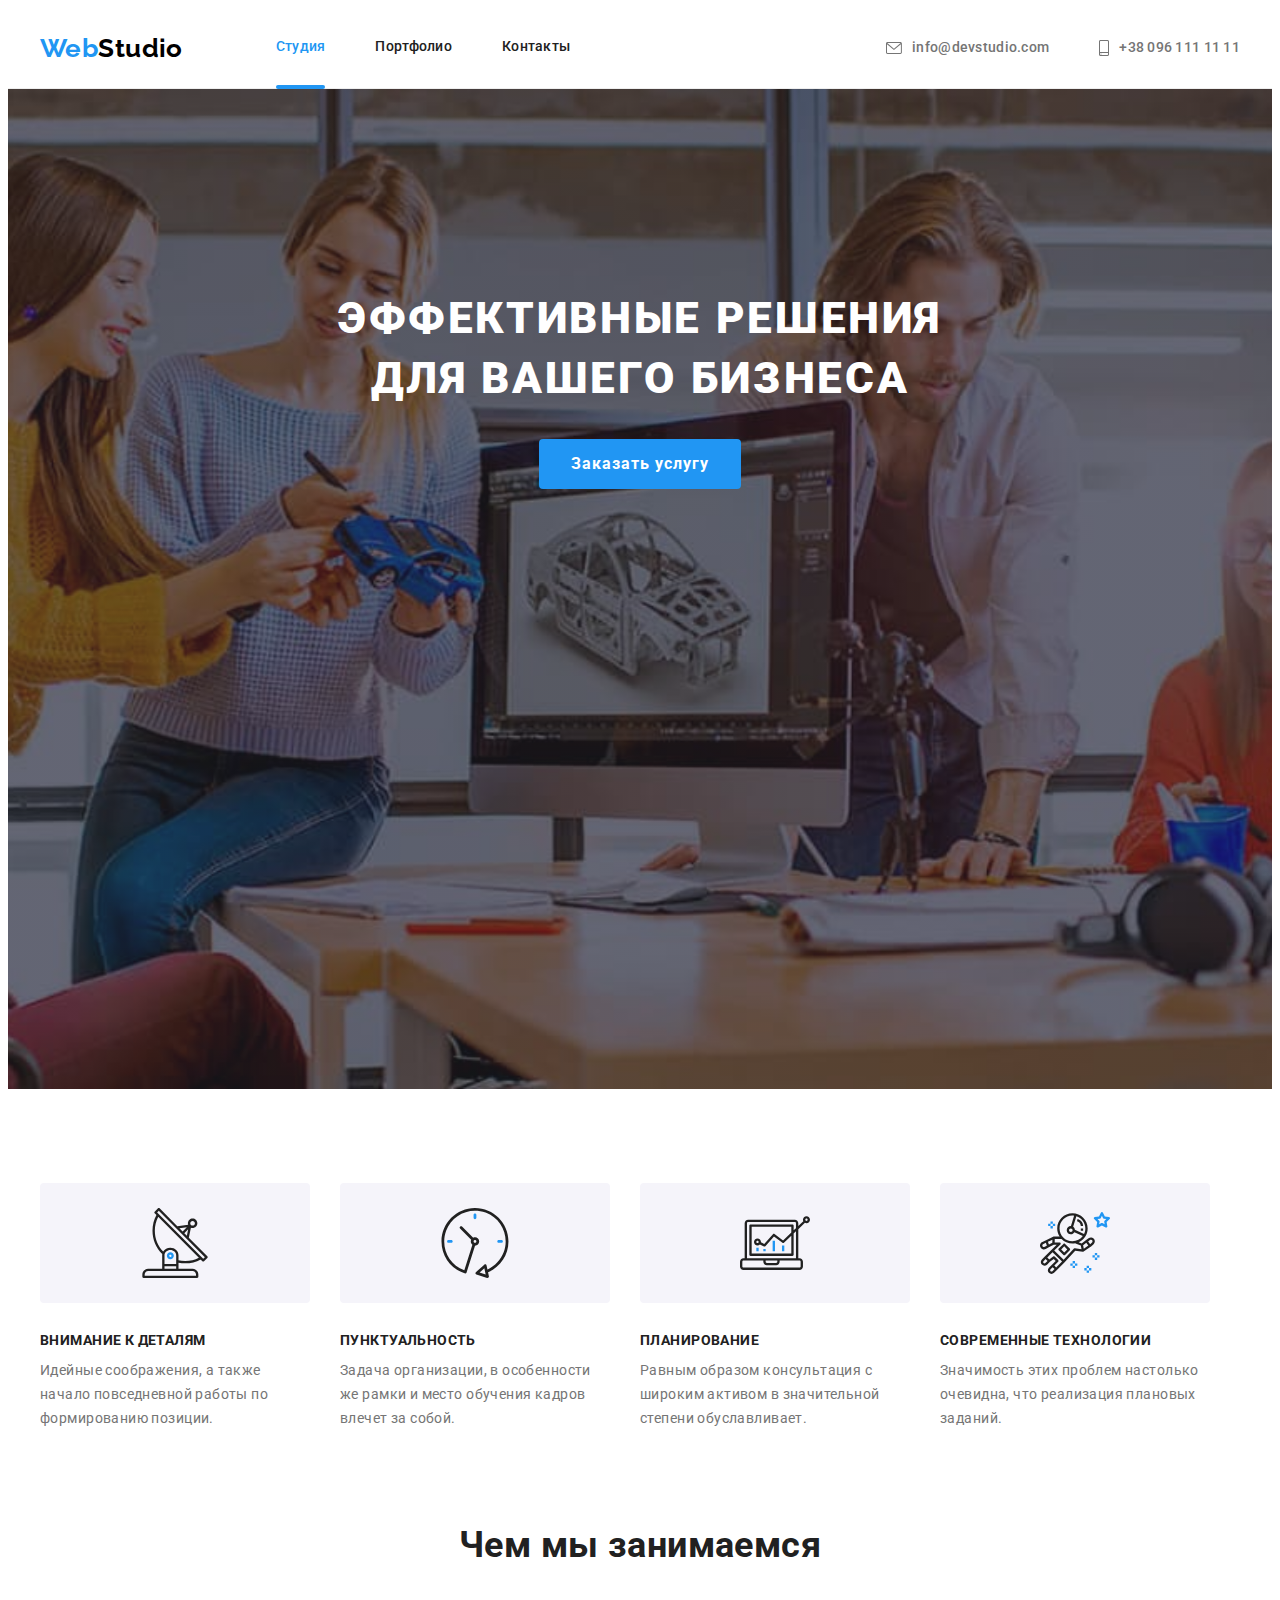
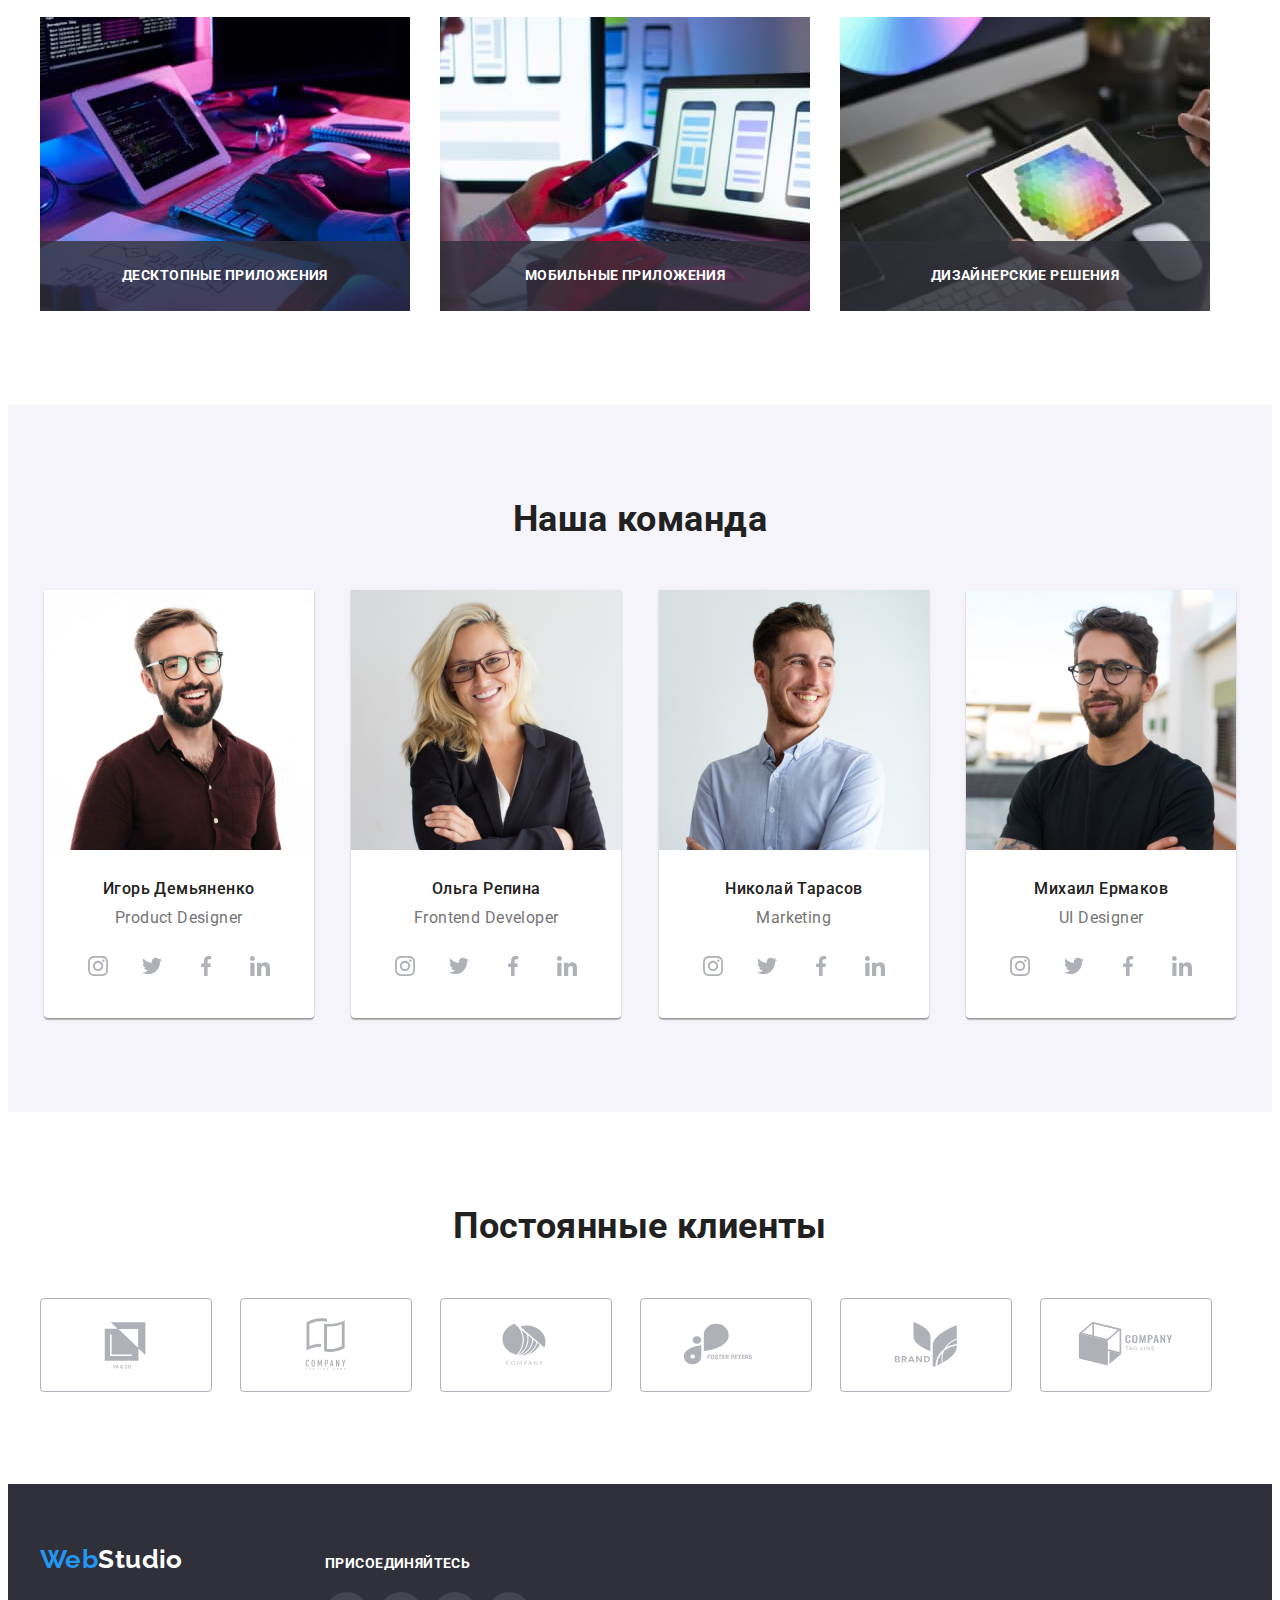
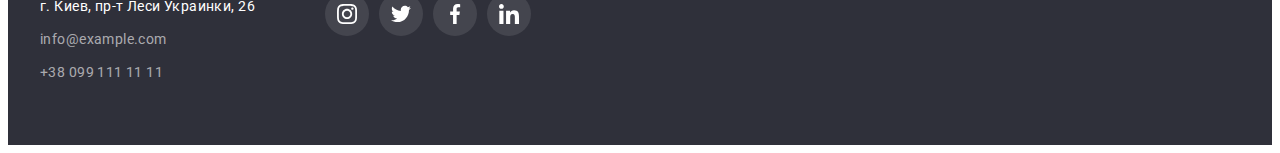
==== index.html @ c8d968b9 "add hw5" ====
<!DOCTYPE html>
<html lang="ru">
  <head>
    <meta charset="UTF-8" />
    <meta http-equiv="X-UA-Compatible" content="IE=edge" />
    <meta name="viewport" content="width=device-width, initial-scale=1.0" />
    <link rel="preconnect" href="https://fonts.googleapis.com" />
    <link rel="preconnect" href="https://fonts.gstatic.com" crossorigin />
    <link
      href="https://fonts.googleapis.com/css2?family=Raleway:wght@700&family=Roboto:wght@400;500;700;900&display=swap"
      rel="stylesheet"
    />
    <link
      rel="stylesheet"
      href="https://cdnjs.cloudflare.com/ajax/libs/modern-normalize/1.1.0/modern-normalize.min.css"
      integrity="sha512-wpPYUAdjBVSE4KJnH1VR1HeZfpl1ub8YT/NKx4PuQ5NmX2tKuGu6U/JRp5y+Y8XG2tV+wKQpNHVUX03MfMFn9Q=="
      crossorigin="anonymous"
      referrerpolicy="no-referrer"
    />
    <link rel="stylesheet" href="./css/styles.css" />
    <title>WebStudio</title>
  </head>
  <body>
    <header class="header">
      <div class="container">
        <nav class="header-nav">
          <a class="logo-header link" href=""><span class="logo-blue">Web</span>Studio</a>
          <ul class="header-list list">
            <li class="header-nav-item">
              <a class="link nav-link accent-link current" href="./index.html">Студия</a>
            </li>
            <li class="header-nav-item">
              <a class="link nav-link accent-link" href="./portfolio.html">Портфолио</a>
            </li>
            <li class="header-nav-item">
              <a class="link nav-link accent-link" href="">Контакты</a>
            </li>
          </ul>
        </nav>
        <ul class="header-list list">
          <li class="header-item">
            <a class="link nav-contacts accent-link" href="mailto:info@devstudio.com"
              ><svg class="header-item-icon" width="16" height="12">
                <use href="./images/icons.svg#icon-mail"></use>
              </svg>
              info@devstudio.com</a
            >
          </li>
          <li class="header-item">
            <a class="link nav-contacts accent-link" href="tel:+380961111111"
              ><svg class="header-item-icon" width="10" height="16">
                <use href="./images/icons.svg#icon-tel"></use>
              </svg>
              +38 096 111 11 11</a
            >
          </li>
        </ul>
      </div>
    </header>
    <main>
      <!-- герой -->
      <section class="hero">
        <div class="container">
          <h1 class="hero-title">Эффективные решения<br />для вашего бизнеса</h1>
          <button type="button" class="btn-order" data-modal-open>Заказать услугу</button>
        </div>
      </section>

      <!-- преимущества -->
      <section class="benefits">
        <div class="container">
          <h2 class="visually-hidden">Преимущества</h2>
          <ul class="benefits-list list">
            <li class="benefits-item">
              <div class="benefits-item-plate">
                <svg class="benefits-item-icon" width="70" height="70">
                  <use href="./images/icons.svg#icon-antenna"></use>
                </svg>
              </div>
              <h3 class="benefits-title">Внимание к деталям</h3>
              <p class="benefits-text">
                Идейные соображения, а также начало повседневной работы по формированию позиции.
              </p>
            </li>
            <li class="benefits-item">
              <div class="benefits-item-plate">
                <svg class="benefits-item-icon" width="70" height="70">
                  <use href="./images/icons.svg#icon-clock"></use>
                </svg>
              </div>
              <h3 class="benefits-title">Пунктуальность</h3>
              <p class="benefits-text">
                Задача организации, в особенности же рамки и место обучения кадров влечет за собой.
              </p>
            </li>
            <li class="benefits-item">
              <div class="benefits-item-plate">
                <svg class="benefits-item-icon" width="70" height="70">
                  <use href="./images/icons.svg#icon-diagram"></use>
                </svg>
              </div>
              <h3 class="benefits-title">Планирование</h3>
              <p class="benefits-text">
                Равным образом консультация с широким активом в значительной степени обуславливает.
              </p>
            </li>
            <li class="benefits-item">
              <div class="benefits-item-plate">
                <svg class="benefits-item-icon" width="70" height="70">
                  <use href="./images/icons.svg#icon-astronaut"></use>
                </svg>
              </div>
              <h3 class="benefits-title">Современные технологии</h3>
              <p class="benefits-text">
                Значимость этих проблем настолько очевидна, что реализация плановых заданий.
              </p>
            </li>
          </ul>
        </div>
      </section>
      <!-- Чем мы занимаемся -->
      <section class="services">
        <div class="container">
          <h2 class="services-title title">Чем мы занимаемся</h2>
          <ul class="services-list list">
            <li class="services-item">
              <img src="./images/1.jpg" alt="работа с планшетом и клавиатурой" width="370" />
              <p class="services-item-text">Десктопные приложения</p>
            </li>
            <li class="services-item">
              <img src="./images/2.jpg" alt="ноутбук и смартфон в руке" width="370" />
              <p class="services-item-text">Мобильные приложения</p>
            </li>
            <li class="services-item">
              <img src="./images/3.jpg" alt="таблица на экране планшета" width="370" />
              <p class="services-item-text">Дизайнерские решения</p>
            </li>
          </ul>
        </div>
      </section>
      <!-- Наша команда -->
      <section class="team">
        <div class="container">
          <h2 class="team-title title">Наша команда</h2>
          <ul class="team-list list">
            <li class="card">
              <img src="./images/4.jpg" alt="Игорь Демьяненко" width="270" />
              <div class="team-text">
                <h3 class="team-name">Игорь Демьяненко</h3>
                <p class="team-position">Product Designer</p>
                <ul class="list team-social-list">
                  <li class="link team-social-item">
                    <a href="" class="team-social-link">
                      <svg class="team-social-icon" width="20" height="20">
                        <use href="./images/icons.svg#icon-instagram"></use>
                      </svg>
                    </a>
                  </li>
                  <li class="link team-social-item">
                    <a href="" class="team-social-link">
                      <svg class="team-social-icon" width="20" height="20">
                        <use href="./images/icons.svg#icon-twitter"></use>
                      </svg>
                    </a>
                  </li>
                  <li class="link team-social-item">
                    <a href="" class="team-social-link">
                      <svg class="team-social-icon" width="20" height="20">
                        <use href="./images/icons.svg#icon-facebook"></use>
                      </svg>
                    </a>
                  </li>
                  <li class="link team-social-item">
                    <a href="" class="team-social-link">
                      <svg class="team-social-icon" width="20" height="20">
                        <use href="./images/icons.svg#icon-linkedin"></use>
                      </svg>
                    </a>
                  </li>
                </ul>
              </div>
            </li>
            <li class="card">
              <img src="./images/5.jpg" alt="Ольга Репина" width="270" />
              <div class="team-text">
                <h3 class="team-name">Ольга Репина</h3>
                <p class="team-position">Frontend Developer</p>
                <ul class="list team-social-list">
                  <li class="link team-social-item">
                    <a href="" class="team-social-link">
                      <svg class="team-social-icon" width="20" height="20">
                        <use href="./images/icons.svg#icon-instagram"></use>
                      </svg>
                    </a>
                  </li>
                  <li class="link team-social-item">
                    <a href="" class="team-social-link">
                      <svg class="team-social-icon" width="20" height="20">
                        <use href="./images/icons.svg#icon-twitter"></use>
                      </svg>
                    </a>
                  </li>
                  <li class="link team-social-item">
                    <a href="" class="team-social-link">
                      <svg class="team-social-icon" width="20" height="20">
                        <use href="./images/icons.svg#icon-facebook"></use>
                      </svg>
                    </a>
                  </li>
                  <li class="link team-social-item">
                    <a href="" class="team-social-link">
                      <svg class="team-social-icon" width="20" height="20">
                        <use href="./images/icons.svg#icon-linkedin"></use>
                      </svg>
                    </a>
                  </li>
                </ul>
              </div>
            </li>
            <li class="card">
              <img src="./images/6.jpg" alt="Николай Тарасов" width="270" />
              <div class="team-text">
                <h3 class="team-name">Николай Тарасов</h3>
                <p class="team-position">Marketing</p>
                <ul class="list team-social-list">
                  <li class="link team-social-item">
                    <a href="" class="team-social-link">
                      <svg class="team-social-icon" width="20" height="20">
                        <use href="./images/icons.svg#icon-instagram"></use>
                      </svg>
                    </a>
                  </li>
                  <li class="link team-social-item">
                    <a href="" class="team-social-link">
                      <svg class="team-social-icon" width="20" height="20">
                        <use href="./images/icons.svg#icon-twitter"></use>
                      </svg>
                    </a>
                  </li>
                  <li class="link team-social-item">
                    <a href="" class="team-social-link">
                      <svg class="team-social-icon" width="20" height="20">
                        <use href="./images/icons.svg#icon-facebook"></use>
                      </svg>
                    </a>
                  </li>
                  <li class="link team-social-item">
                    <a href="" class="team-social-link">
                      <svg class="team-social-icon" width="20" height="20">
                        <use href="./images/icons.svg#icon-linkedin"></use>
                      </svg>
                    </a>
                  </li>
                </ul>
              </div>
            </li>
            <li class="card">
              <img src="./images/7.jpg" alt="Михаил Ермаков" width="270" />
              <div class="team-text">
                <h3 class="team-name">Михаил Ермаков</h3>
                <p class="team-position">UI Designer</p>
                <ul class="list team-social-list">
                  <li class="link team-social-item">
                    <a href="" class="team-social-link">
                      <svg class="team-social-icon" width="20" height="20">
                        <use href="./images/icons.svg#icon-instagram"></use>
                      </svg>
                    </a>
                  </li>
                  <li class="link team-social-item">
                    <a href="" class="team-social-link">
                      <svg class="team-social-icon" width="20" height="20">
                        <use href="./images/icons.svg#icon-twitter"></use>
                      </svg>
                    </a>
                  </li>
                  <li class="link team-social-item">
                    <a href="" class="team-social-link">
                      <svg class="team-social-icon" width="20" height="20">
                        <use href="./images/icons.svg#icon-facebook"></use>
                      </svg>
                    </a>
                  </li>
                  <li class="link team-social-item">
                    <a href="" class="team-social-link">
                      <svg class="team-social-icon" width="20" height="20">
                        <use href="./images/icons.svg#icon-linkedin"></use>
                      </svg>
                    </a>
                  </li>
                </ul>
              </div>
            </li>
          </ul>
        </div>
      </section>
      <section class="clients">
        <div class="container">
          <h2 class="title">Постоянные клиенты</h2>
          <ul class="list clients-list">
            <li class="clients-item">
              <a href="" class="link clients-link">
                <svg class="clients-icon" width="106" height="60">
                  <use href="./images/icons.svg#icon-client1"></use>
                </svg>
              </a>
            </li>
            <li class="clients-item">
              <a href="" class="link clients-link">
                <svg class="clients-icon" width="106" height="60">
                  <use href="./images/icons.svg#icon-client2"></use>
                </svg>
              </a>
            </li>
            <li class="clients-item">
              <a href="" class="link clients-link">
                <svg class="clients-icon" width="106" height="60">
                  <use href="./images/icons.svg#icon-client3"></use>
                </svg>
              </a>
            </li>
            <li class="clients-item">
              <a href="" class="link clients-link">
                <svg class="clients-icon" width="106" height="60">
                  <use href="./images/icons.svg#icon-client4"></use>
                </svg>
              </a>
            </li>
            <li class="clients-item">
              <a href="" class="link clients-link">
                <svg class="clients-icon" width="106" height="60">
                  <use href="./images/icons.svg#icon-client5"></use>
                </svg>
              </a>
            </li>
            <li class="clients-item">
              <a href="" class="link clients-link">
                <svg class="clients-icon" width="106" height="60">
                  <use href="./images/icons.svg#icon-client6"></use>
                </svg>
              </a>
            </li>
          </ul>
        </div>
      </section>
    </main>
    <footer class="footer">
      <div class="container">
        <div class="footer-contacts">
          <a class="logo-footer link" href=""><span class="logo-blue">Web</span>Studio</a>
          <address class="contacts-address">
            <ul class="list">
              <li class="contacts-item">
                <a
                  class="address-text link accent-link"
                  href="https://goo.gl/maps/NeGJWpVzxQ52QUaZA"
                  target="_blank"
                  rel="noopener nofollow noreferrer"
                  >г. Киев, пр-т Леси Украинки, 26</a
                >
              </li>
              <li class="contacts-item">
                <a class="address-link link accent-link" href="mailto:info@example.com"
                  >info@example.com</a
                >
              </li>
              <li class="contacts-item">
                <a class="address-link link accent-link" href="tel:+380991111111"
                  >+38 099 111 11 11</a
                >
              </li>
            </ul>
          </address>
        </div>
        <div class="footer-socials">
          <p class="call-footer-socials">присоединяйтесь</p>
          <ul class="list footer-social-list">
            <li class="link footer-social-item">
              <a href="" class="footer-social-link">
                <svg class="footer-social-icon" width="20" height="20">
                  <use href="./images/icons.svg#icon-instagram"></use>
                </svg>
              </a>
            </li>
            <li class="link footer-social-item">
              <a href="" class="footer-social-link">
                <svg class="footer-social-icon" width="20" height="20">
                  <use href="./images/icons.svg#icon-twitter"></use>
                </svg>
              </a>
            </li>
            <li class="link footer-social-item">
              <a href="" class="footer-social-link">
                <svg class="footer-social-icon" width="20" height="20">
                  <use href="./images/icons.svg#icon-facebook"></use>
                </svg>
              </a>
            </li>
            <li class="link footer-social-item">
              <a href="" class="footer-social-link">
                <svg class="footer-social-icon" width="20" height="20">
                  <use href="./images/icons.svg#icon-linkedin"></use>
                </svg>
              </a>
            </li>
          </ul>
        </div>
      </div>
    </footer>
    <div class="backdrop is-hidden" data-modal>
      <div class="modal">
        <button type="button" class="btn-modal-close" data-modal-close>
          <svg class="modal-close" width="11" height="11">
            <use href="./images/icons.svg#icon-modal-close"></use>
          </svg>
        </button>
      </div>
    </div>
    <script src="./js/modal.js"></script>
  </body>
</html>
---- css/styles.css ----
:root {
  --accent-color: #2196f3;
  --black-color: #212121;
  --superblack-color: #000000;
  --opacityblack-color: rgba(255, 255, 255, 0.6);
  --white-color: #ffffff;
  --grey-color: #757575;
  --lightgrey-color: #eeeeee;
  --grey-bg-color: #2f303a;
  --light-bg-color: #f5f4fa;
  --light-bg-color-hero: #c4c4c4;
  --btngrey-color: #f5f4fa;
  --backdrop-color: rgba(0, 0, 0, 0.2);
  --card-bg-color: rgba(33, 150, 243, 0.9);
  --cubic: cubic-bezier(0.4, 0, 0.2, 1);
}

h1,
h2,
h3,
h4,
h5,
h6,
p {
  margin: 0;
}

img {
  display: block;
}

.container {
  width: 1200px;
  margin: 0 auto;
  padding-left: 15px;
  padding-right: 15px;
  /* outline: 1px solid red; */
}

body {
  font-family: 'Roboto', sans-serif;
  color: var(--black-color);
  background-color: var(--white-color);
  font-size: 14px;
  letter-spacing: 0.03em;
}

.link {
  text-decoration: none;
}
.list {
  list-style: none;
  padding-left: 0;
  margin: 0;
}

.title {
  font-weight: 700;
  font-size: 36px;
  line-height: 1.16;
  text-align: center;
}

.visually-hidden {
  position: absolute;
  white-space: nowrap;
  width: 1px;
  height: 1px;
  overflow: hidden;
  border: 0;
  padding: 0;
  clip: rect(0 0 0 0);
  clip-path: inset(50%);
  margin: -1px;
}

/* ---------HEADER----------- */

.header {
  border-bottom: 1px solid var(--lightgrey-color);
}

.header .container {
  display: flex;
}

.header .container > * {
  align-items: center;
}

.header-nav {
  display: flex;
}

.header-list {
  display: flex;
  margin-left: auto;
}

.logo-header {
  font-family: 'Raleway';
  font-weight: 700;
  font-size: 26px;
  line-height: 1.19;
  color: var(--superblack-color);
  margin-right: 93px;
}

.logo-blue {
  color: var(--accent-color);
}

.nav-item {
  font-weight: 500;
  line-height: 16px;
  letter-spacing: 0.02em;
  color: var(--black-color);
}

.header-nav-item:not(:last-child) {
  margin-right: 50px;
}

.nav-link {
  font-weight: 500;
  line-height: 1.14;
  letter-spacing: 0.02em;
  color: var(--black-color);
  padding-top: 32px;
  padding-bottom: 32px;
}

.nav-contacts {
  font-weight: 500;
  line-height: 1.14;
  letter-spacing: 0.02em;
  color: var(--grey-color);
  padding-top: 32px;
  padding-bottom: 32px;
  display: flex;
  align-items: center;
}

.nav-link.current {
  color: var(--accent-color);
}

.header-item + .header-item {
  margin-left: 50px;
}

.current::after {
  position: relative;
  bottom: -31px;
  right: 0;
  display: block;
  content: '';
  width: 100%;
  height: 4px;
  border-radius: 2px;
  background-color: var(--accent-color);
}

.header-item-icon {
  margin-right: 10px;
  fill: currentColor;
}

.accent-link {
  transition: color 250ms var(--cubic);
}

.accent-link:hover,
.accent-link:focus {
  color: var(--accent-color);
}

/* ------HERO-------- */

.hero {
  background-color: var(--light-bg-color-hero);
  background-image: linear-gradient(rgba(47, 48, 58, 0.4), rgba(47, 48, 58, 0.4)),
    url(../images/hero-bg.jpg);
  background-repeat: no-repeat;
  background-size: cover;
  background-position: center;
  max-width: 1600px;
  height: 600px;
  padding-top: 200px;
  padding-bottom: 200px;
  margin: 0 auto;
}

.hero-title {
  font-weight: 900;
  font-size: 44px;
  line-height: 1.36;
  text-align: center;
  letter-spacing: 0.06em;
  text-transform: uppercase;
  color: var(--white-color);
  margin-bottom: 30px;
}

.btn-order {
  cursor: pointer;
  font-family: inherit;
  font-weight: 700;
  font-size: 16px;
  line-height: 1.88;
  align-items: center;
  text-align: center;
  letter-spacing: 0.06em;
  color: var(--white-color);
  background-color: var(--accent-color);
  display: block;
  margin: 0 auto;
  padding: 10px 32px;
  border-radius: 4px;
  border: none;
  transition: background-color 250ms var(--cubic);
}

.btn-order:hover,
.btn-order:focus {
  background-color: #188ce8;
}

/* ------BENEFITS-------- */

.benefits {
  padding-top: 94px;
  padding-bottom: 94px;
}

.benefits-item {
  width: 270px;
  /* height: 101px; */
}

.benefits-item-plate {
  width: 270px;
  height: 120px;
  background-color: var(--light-bg-color);
  border-radius: 4px;
  margin-bottom: 30px;
  display: flex;
  align-items: center;
  justify-content: center;
}

.benefits-item:not(:first-child) {
  margin-left: 30px;
}

.benefits-list {
  display: flex;
}

.benefits-title {
  line-height: 1.14;
  font-size: 14px;
  text-transform: uppercase;
  margin-bottom: 10px;
}

.benefits-text {
  line-height: 1.71;
  color: var(--grey-color);
}

/* ---------SERVICES---------- */

.services {
  padding-bottom: 94px;
}

.services-list {
  display: flex;
}

.services-title {
  margin-bottom: 50px;
}

.services-item:not(:first-child) {
  margin-left: 30px;
}

.services-item {
  position: relative;
}

.services-item-text {
  width: 100%;
  height: 70px;
  display: flex;
  align-items: center;
  justify-content: center;
  /* padding-top: 27px;
  padding-bottom: 27px; */
  font-weight: 700;
  line-height: 1.14;
  text-align: center;
  letter-spacing: 0.03em;
  text-transform: uppercase;

  color: #ffffff;

  position: absolute;
  background-color: rgba(47, 48, 58, 0.8);
  left: 0;
  bottom: 0;
}

/* -----------TEAM------------ */

.team {
  background-color: var(--light-bg-color);
  padding-top: 94px;
  padding-bottom: 94px;
}

.team-list {
  display: flex;
  justify-content: space-around;
}

.team-title {
  margin-bottom: 50px;
}

.card {
  background-color: var(--white-color);
  width: 270px;
  box-shadow: 0px 1px 3px rgba(0, 0, 0, 0.12), 0px 1px 1px rgba(0, 0, 0, 0.14),
    0px 2px 1px rgba(0, 0, 0, 0.2);
  border-radius: 0px 0px 4px 4px;
}

.card:not(:first-child) {
  margin-left: 30px;
}

.team-text {
  padding-top: 30px;
  padding-bottom: 30px;
}

.team-name {
  font-weight: 500;
  font-size: 16px;
  line-height: 1.18;
  text-align: center;
  margin-bottom: 10px;
}

.team-position {
  font-size: 16px;
  line-height: 1.18;
  text-align: center;
  color: var(--grey-color);
  margin-bottom: 16px;
}

.team-social-list {
  display: flex;
  justify-content: center;
}

.team-social-item {
  width: 44px;
  height: 44px;
}

.team-social-item:not(:first-child) {
  margin-left: 10px;
}

.team-social-link {
  width: 100%;
  height: 100%;
  border-radius: 50%;
  display: flex;
  justify-content: center;
  align-items: center;
  fill: #afb1b8;
  background-color: transparent;
  transition: fill 250ms var(--cubic), background-color 250ms var(--cubic);
}

.team-social-link:hover,
.team-social-link:focus {
  background-color: var(--accent-color);
  fill: var(--white-color);
}

/* ----------CLIENTS------------ */

.clients-list {
  display: flex;
  margin-top: 50px;
}

.clients-item {
  width: 170px;
  height: 92px;
}

.clients-item:not(:first-child) {
  margin-left: 30px;
}

.clients-link {
  display: flex;
  align-items: center;
  justify-content: center;
  width: 100%;
  height: 100%;
  border: 1px solid #afb1b8;
  border-radius: 4px;
  color: #afb1b8;
  transition: color 250ms var(--cubic), border-color 250ms var(--cubic);
}

.clients-icon {
  fill: currentColor;
}

.clients-link:hover,
.clients-link:focus {
  color: var(--accent-color);
  border-color: var(--accent-color);
}

.clients {
  padding-top: 94px;
  padding-bottom: 94px;
}

/* ------PORTFOLIO-PAGE--------- */
/* ------CATALOG-FILTER-------- */

.btn-filter {
  cursor: pointer;
  font-family: inherit;
  font-weight: 500;
  font-size: 16px;
  line-height: 1.62;
  letter-spacing: 0.03em;
  text-align: center;
  color: var(--black-color);
  background-color: var(--btngrey-color);
  padding: 6px 22px;
  border: none;
  border-radius: 4px;
  transition: color 250ms var(--cubic), background-color 250ms var(--cubic),
    box-shadow 250ms var(--cubic);
}

.filter-item:not(:first-child) {
  margin-left: 8px;
}

.btn-filter:hover,
.btn-filter:focus {
  color: var(--white-color);
  background-color: var(--accent-color);
  box-shadow: 0px 3px 1px rgba(0, 0, 0, 0.1), 0px 1px 2px rgba(0, 0, 0, 0.08),
    0px 2px 2px rgba(0, 0, 0, 0.12);
}

/* ----------CATALOG------------ */

.catalog {
  padding-top: 94px;
  padding-bottom: 94px;
}

.catalog-filter {
  margin-bottom: 50px;
  display: flex;
  justify-content: center;
}

.catalog-list {
  display: flex;
  flex-wrap: wrap;
  margin-top: -30px;
  margin-left: -30px;
}

.catalog-item {
  margin-left: 30px;
  margin-top: 30px;
}

.catalog-item-link {
  display: block;
  transition: box-shadow 250ms var(--cubic);
}

.catalog-item-link:hover,
.catalog-item-link:focus {
  box-shadow: 0px 1px 1px rgba(0, 0, 0, 0.12), 0px 4px 4px rgba(0, 0, 0, 0.06),
    1px 4px 6px rgba(0, 0, 0, 0.16);
}

.catalog-item-link:hover .catalog-item-hiddentext {
  transform: translateY(0);
}

.catalog-item-link:focus .catalog-item-hiddentext {
  transform: translateY(0);
}

.catalog-img-box {
  /* display: block;
  width: 100%;
  height: 100%; */
  position: relative;
  overflow: hidden;
}

.catalog-item-hiddentext {
  position: absolute;
  top: 0;

  font-size: 18px;
  line-height: 1.56;
  padding: 63px 24px;
  letter-spacing: 0.03em;
  color: var(--white-color);
  background-color: var(--card-bg-color);

  transform: translateY(100%);
  transition: transform 250ms var(--cubic);
}

.catalog-content {
  padding-top: 20px;
  padding-bottom: 20px;
  padding-left: 24px;
  padding-right: 24px;
  border: 1px solid var(--lightgrey-color);
  border-top: none;
}

.catalog-title {
  font-weight: 700;
  font-size: 18px;
  line-height: 2;
  letter-spacing: 0.06em;
  color: var(--black-color);
  /* margin-top: 20px; */
  margin-bottom: 4px;
}

.catalog-text {
  font-size: 16px;
  line-height: 1.88;
  letter-spacing: 0.03em;
  color: var(--grey-color);
}

/* ------FOOTER-------- */

.footer {
  background-color: var(--grey-bg-color);
  padding-top: 60px;
  padding-bottom: 60px;
}

.footer .container {
  display: flex;
  align-items: baseline;
}

.logo-footer {
  font-family: 'Raleway';
  font-weight: 700;
  font-size: 26px;
  line-height: 1.19;
  color: var(--white-color);
  display: block;
  margin-bottom: 20px;
}

.contacts-item:not(:last-child) {
  margin-bottom: 9px;
}

.contacts-address {
  font-style: normal;
}

.address-text {
  line-height: 1.71;
  color: var(--white-color);
}

.address-link {
  line-height: 1.71;
  color: var(--opacityblack-color);
}

.footer-socials {
  margin-left: 70px;
}

.call-footer-socials {
  font-family: 'Roboto';
  font-weight: 700;
  line-height: 1.14;
  text-transform: uppercase;
  color: var(--white-color);
}

.footer-social-list {
  display: flex;
  align-items: center;
  justify-content: center;
  margin-top: 20px;
}

.footer-social-item {
  width: 44px;
  height: 44px;
}

.footer-social-item:not(:first-child) {
  margin-left: 10px;
}

.footer-social-link {
  display: flex;
  justify-content: center;
  align-items: center;
  width: 100%;
  height: 100%;
  border-radius: 50%;
  background-color: rgba(255, 255, 255, 0.1);
  fill: var(--white-color);
  transition: background-color 250ms var(--cubic);
}

.footer-social-link:hover,
.footer-social-link:focus {
  background-color: var(--accent-color);
}

.backdrop {
  width: 100%;
  height: 100%;
  background-color: var(--backdrop-color);
  position: fixed;
  left: 0;
  top: 0;
  transition: opacity 250ms, visibility 250ms;
}

.is-hidden {
  visibility: hidden;
  opacity: 0;
  pointer-events: none;
}

.backdrop.is-hidden .modal {
  transform: translate(-50%, -50%) scale(1.2);
}

.modal {
  width: 528px;
  height: 581px;
  background-color: var(--white-color);
  border-radius: 4px;

  position: absolute;
  top: 50%;
  left: 50%;
  transform: translate(-50%, -50%) scale(1);
  transition: transform 250ms;
}

.btn-modal-close {
  display: flex;
  justify-content: center;
  align-items: center;
  cursor: pointer;

  width: 30px;
  height: 30px;
  border: 1px solid rgba(0, 0, 0, 0.1);
  background-color: transparent;
  border-radius: 50%;

  position: absolute;
  top: 8px;
  right: 8px;
}
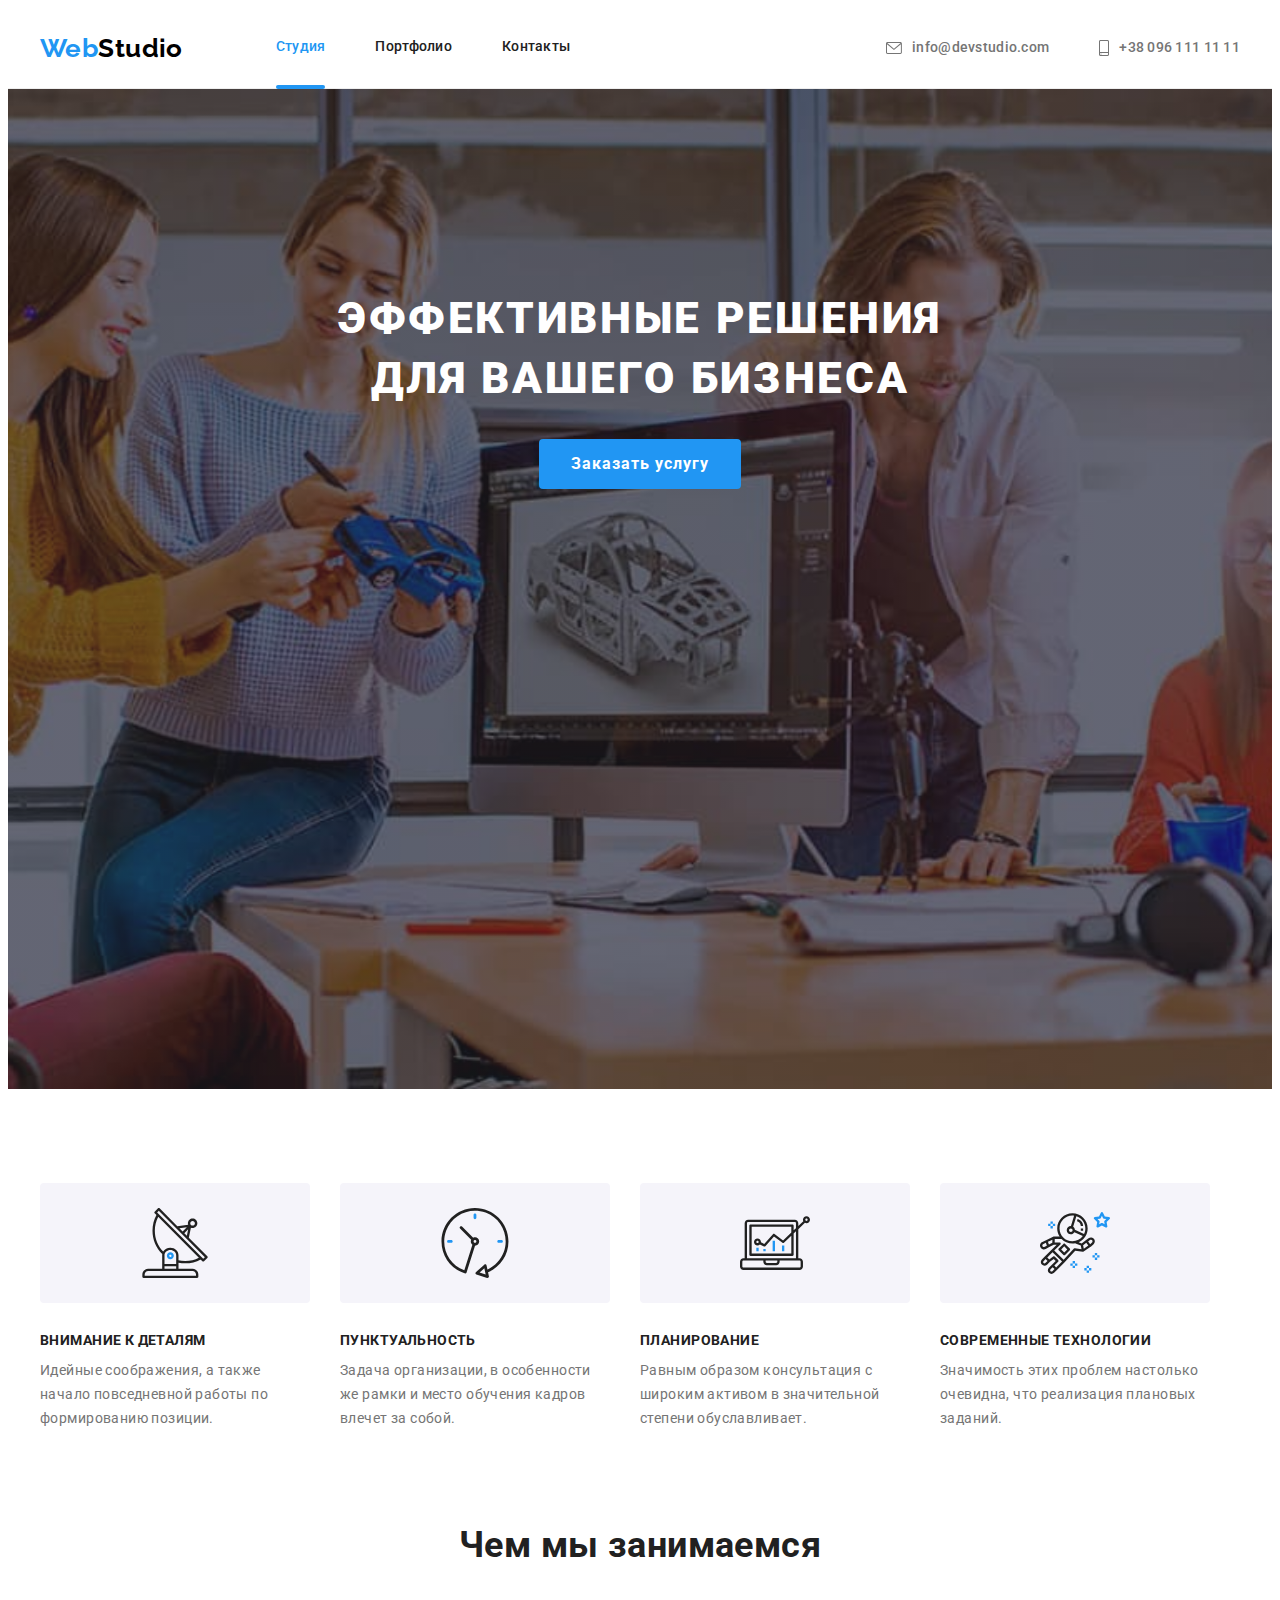
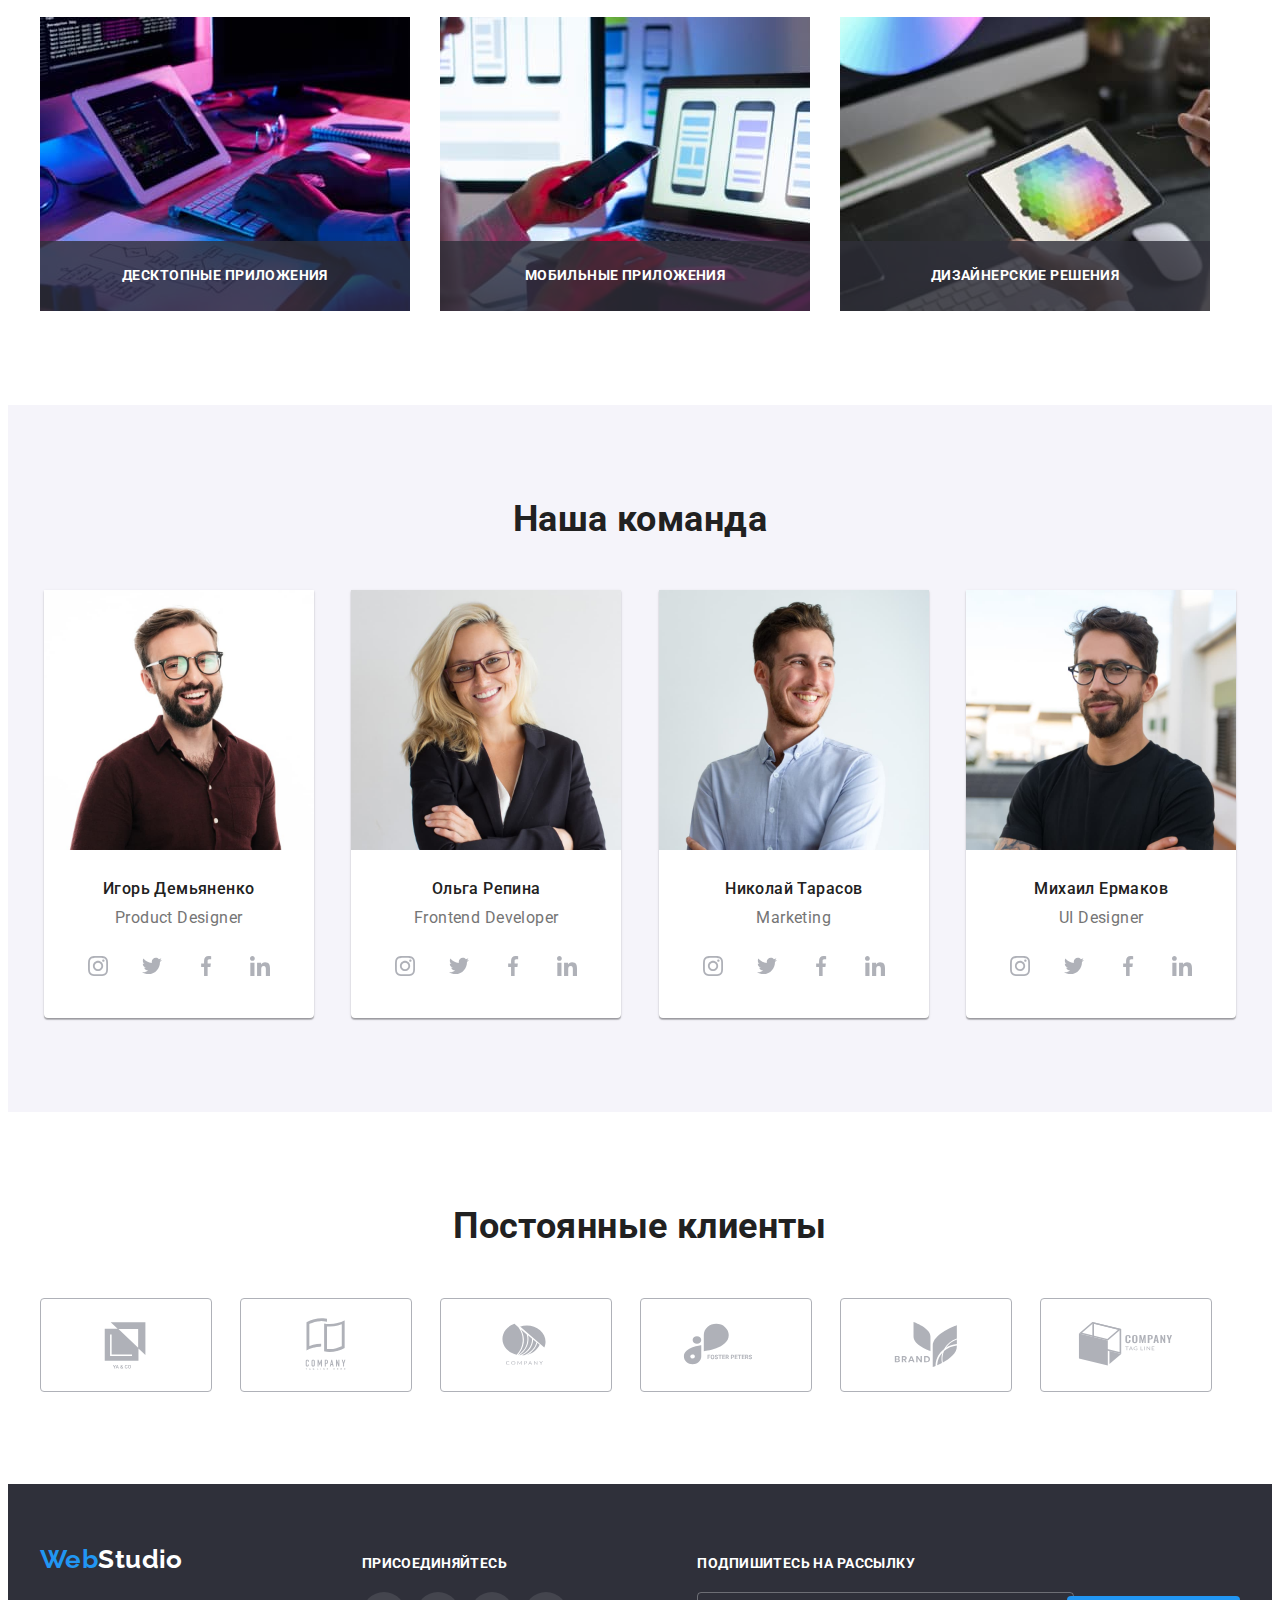
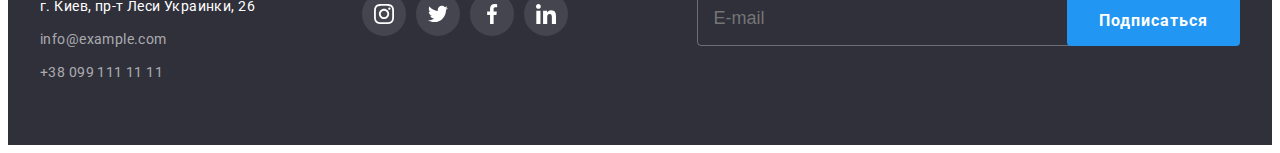
==== commit 11e8b868: "16.05.22" ====
--- a/index.html
+++ b/index.html
@@ -405,6 +405,13 @@
             </li>
           </ul>
         </div>
+        <div class="footer-sign">
+          <div class="footer-sign-form">
+            <label for="sign">Подпишитесь на рассылку</label>
+            <input type="email" name="sign" id="sign" placeholder="E-mail" />
+          </div>
+          <button type="submit" class="btn-sign">Подписаться</button>
+        </div>
       </div>
     </footer>
     <div class="backdrop is-hidden" data-modal>
@@ -414,6 +421,34 @@
             <use href="./images/icons.svg#icon-modal-close"></use>
           </svg>
         </button>
+        <p class="modal-title">Оставьте свои данные, мы вам перезвоним</p>
+        <div class="modal-item">
+          <label for="modal-name">Имя</label>
+          <div class="modal-input-box">
+            <input type="text" name="modal-name" id="modal-name" />
+            <svg class="modal-icon" width="18" height="18">
+              <use href="./images/icons.svg#icon-modal-tel"></use>
+            </svg>
+          </div>
+        </div>
+        <div class="modal-item">
+          <label for="modal-tel">Телефон</label>
+          <input type="tel" name="modal-tel" id="modal-tel" />
+        </div>
+        <div class="modal-item">
+          <label for="modal-mail">Почта</label>
+          <input type="email" name="modal-mail" id="modal-mail" />
+        </div>
+        <div class="modal-item">
+          <label for="modal-text">Комментарий</label>
+          <textarea name="modal-text" id="modal-text" placeholder="Введите текст"></textarea>
+        </div>
+        <div class="privacy">
+          <input type="checkbox" name="privacy" id="privacy" required />
+          <label for="privacy">Соглашаюсь с рассылкой и принимаю </label>
+          <a class="privacy-link" href="">Условия договора</a>
+        </div>
+        <button type="submit" class="btn-modal-submit">Отправить</button>
       </div>
     </div>
     <script src="./js/modal.js"></script>
--- a/css/styles.css
+++ b/css/styles.css
@@ -574,6 +574,7 @@
 .footer .container {
   display: flex;
   align-items: baseline;
+  justify-content: space-between;
 }
 
 .logo-footer {
@@ -647,6 +648,59 @@
 .footer-social-link:hover,
 .footer-social-link:focus {
   background-color: var(--accent-color);
+}
+
+.footer-sign {
+  display: flex;
+  align-items: flex-end;
+}
+
+.footer-sign-form label {
+  font-weight: 700;
+  line-height: 1.14;
+  text-transform: uppercase;
+  color: var(--white-color);
+  margin-bottom: 20px;
+}
+
+.footer-sign-form {
+  width: 358px;
+  margin-left: 93px;
+  margin-right: 12px;
+}
+
+.footer-sign-form input {
+  width: 100%;
+  height: 50px;
+  border: 1px solid rgba(255, 255, 255, 0.3);
+  border-radius: 4px;
+  background-color: transparent;
+  padding-left: 15px;
+  font-size: 18px;
+  color: var(--white-color);
+}
+
+.footer-sign-form {
+  display: flex;
+  flex-direction: column;
+}
+
+.btn-sign {
+  cursor: pointer;
+  height: 50px;
+  font-family: inherit;
+  font-weight: 700;
+  font-size: 16px;
+  line-height: 1.88;
+  align-items: center;
+  text-align: center;
+  letter-spacing: 0.06em;
+  color: var(--white-color);
+  background-color: var(--accent-color);
+  margin: 0 auto;
+  padding: 10px 32px;
+  border-radius: 4px;
+  border: none;
 }
 
 .backdrop {
@@ -674,6 +728,7 @@
   height: 581px;
   background-color: var(--white-color);
   border-radius: 4px;
+  padding: 40px;
 
   position: absolute;
   top: 50%;
@@ -682,6 +737,100 @@
   transition: transform 250ms;
 }
 
+.modal-title {
+  font-weight: 700;
+  font-size: 20px;
+  line-height: 23px;
+  text-align: center;
+  letter-spacing: 0.03em;
+  color: #212121;
+  margin-bottom: 12px;
+}
+
+.modal-item {
+  display: flex;
+  flex-direction: column;
+}
+
+.modal-item label {
+  font-size: 12px;
+  line-height: 1.16;
+  letter-spacing: 0.01em;
+  color: var(--grey-color);
+  margin-bottom: 4px;
+}
+
+.modal-item input {
+  height: 40px;
+  padding-left: 42px;
+  font-size: 16px;
+  border: 1px solid rgba(33, 33, 33, 0.2);
+  border-radius: 4px;
+}
+
+.modal-input-box {
+  position: relative;
+  margin-bottom: 10px;
+}
+
+.modal-icon {
+  position: absolute;
+  top: 50%;
+  left: 12px;
+  transform: translateY(-50%);
+}
+
+.modal-item textarea {
+  height: 120px;
+  padding: 12px 16px;
+  font-size: 16px;
+  border: 1px solid rgba(33, 33, 33, 0.2);
+  border-radius: 4px;
+  margin-bottom: 20px;
+  resize: none;
+}
+
+.modal-item textarea::placeholder {
+  font-size: 14px;
+  line-height: 1.14;
+  letter-spacing: 0.01em;
+  color: rgba(117, 117, 117, 0.5);
+}
+
+.privacy {
+  margin-bottom: 30px;
+}
+
+.privacy label {
+  font-size: 14px;
+  line-height: 1.71;
+  letter-spacing: 0.03em;
+  color: #757575;
+}
+
+.privacy-link {
+  color: var(--accent-color);
+}
+
+.btn-modal-submit {
+  cursor: pointer;
+  height: 50px;
+  font-family: inherit;
+  font-weight: 700;
+  font-size: 16px;
+  line-height: 1.88;
+  align-items: center;
+  text-align: center;
+  letter-spacing: 0.06em;
+  color: var(--white-color);
+  background-color: var(--accent-color);
+  display: block;
+  margin: 0 auto;
+  padding: 10px 32px;
+  border-radius: 4px;
+  border: none;
+}
+
 .btn-modal-close {
   display: flex;
   justify-content: center;
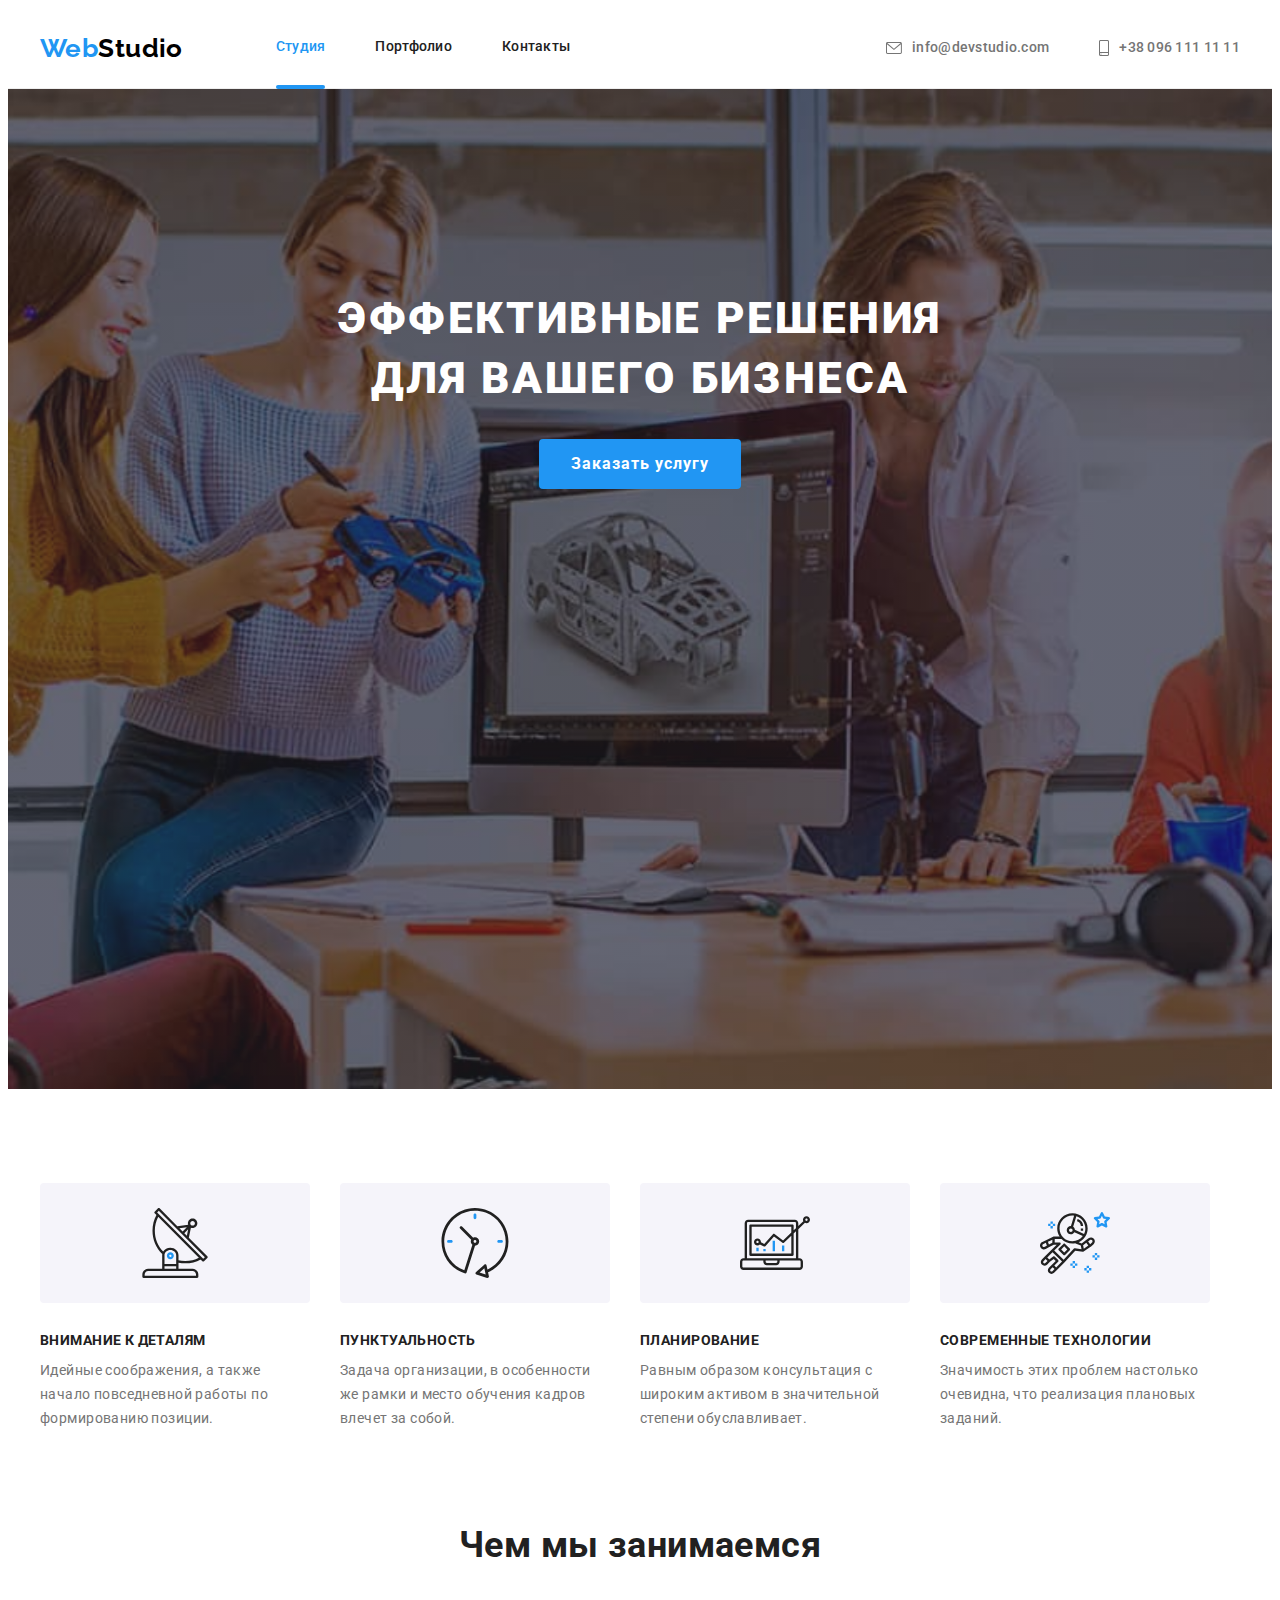
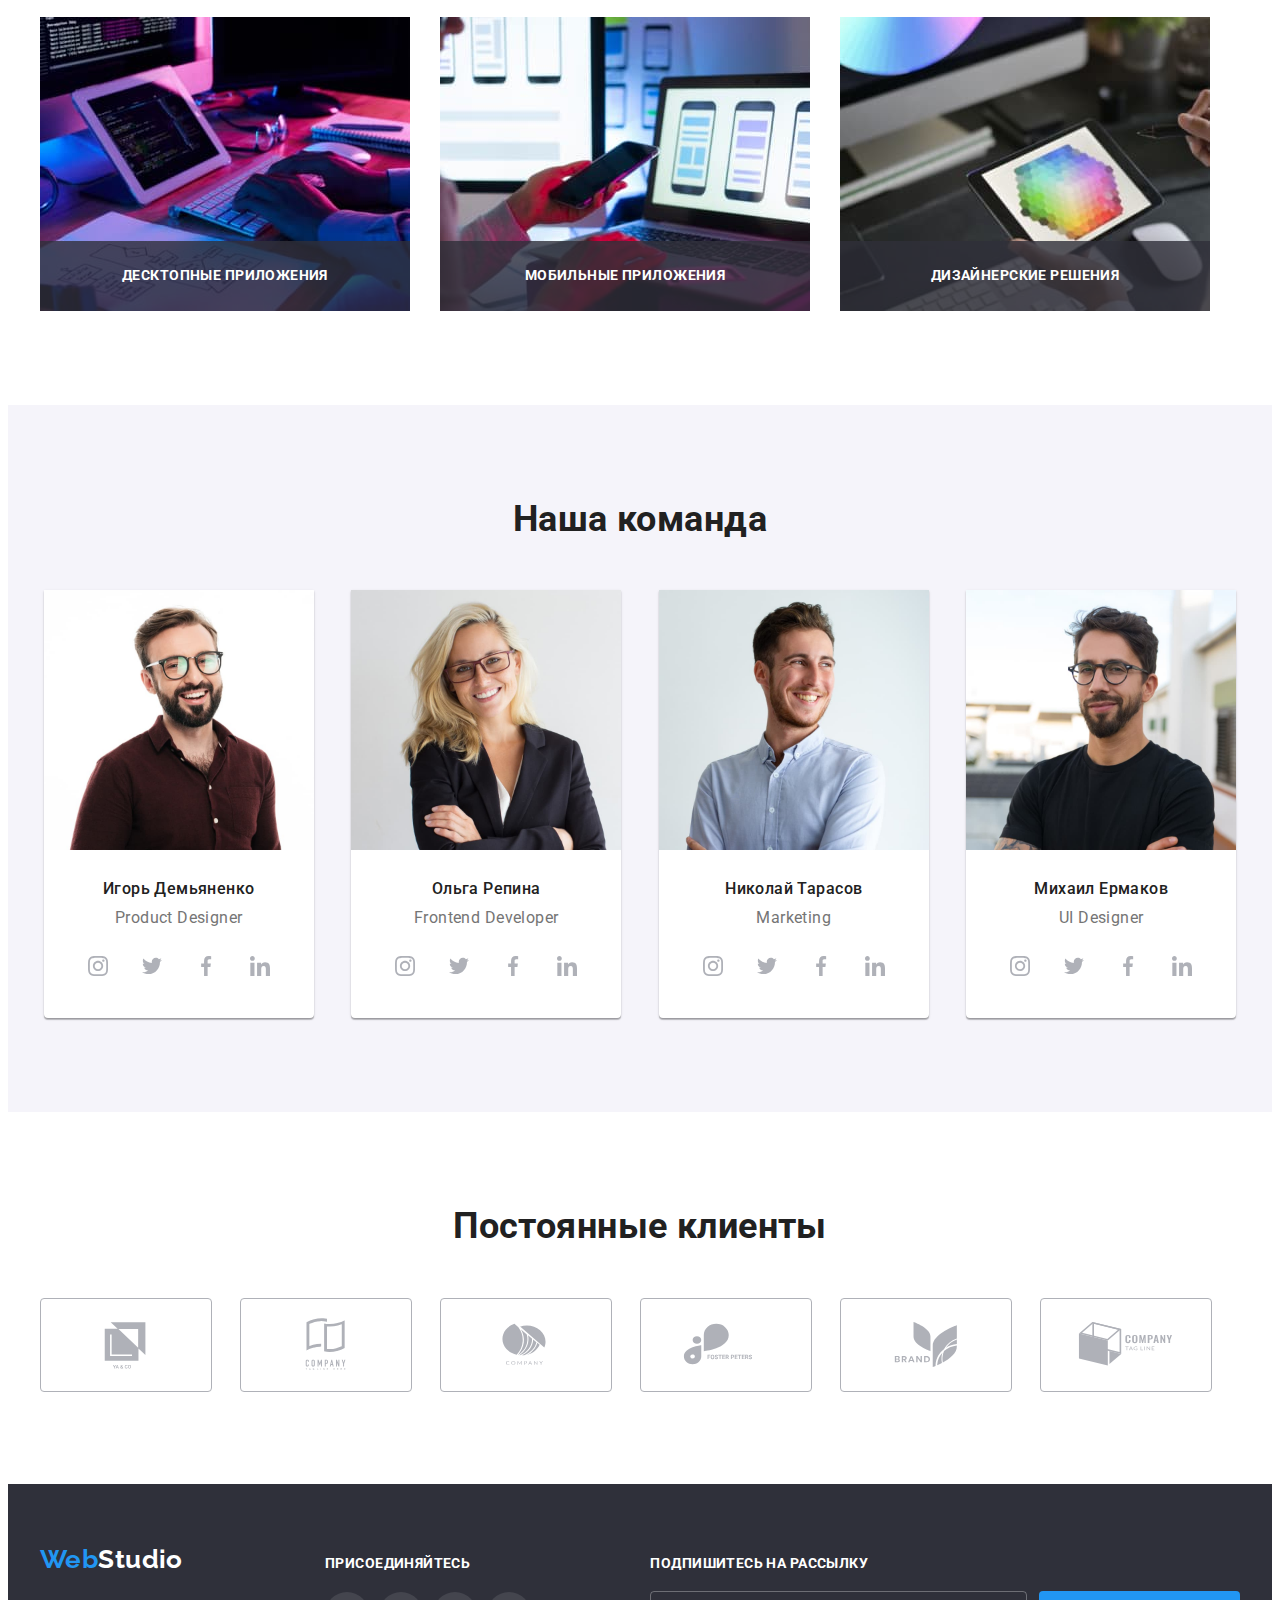
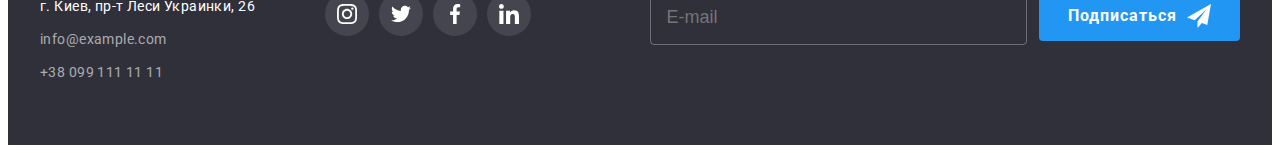
==== commit 0afa9a29: "add comments" ====
--- a/index.html
+++ b/index.html
@@ -406,11 +406,22 @@
           </ul>
         </div>
         <div class="footer-sign">
-          <div class="footer-sign-form">
-            <label for="sign">Подпишитесь на рассылку</label>
-            <input type="email" name="sign" id="sign" placeholder="E-mail" />
-          </div>
-          <button type="submit" class="btn-sign">Подписаться</button>
+          <p class="footer-sign-call">Подпишитесь на рассылку</p>
+          <form>
+            <input
+              class="footer-sign-input"
+              type="email"
+              name="sign-up-email"
+              id="sign"
+              placeholder="E-mail"
+            />
+            <button type="submit" class="btn-sign">
+              Подписаться
+              <svg class="btn-sign-icon" width="24" height="24">
+                <use href="./images/icons.svg#icon-send"></use>
+              </svg>
+            </button>
+          </form>
         </div>
       </div>
     </footer>
@@ -421,34 +432,53 @@
             <use href="./images/icons.svg#icon-modal-close"></use>
           </svg>
         </button>
-        <p class="modal-title">Оставьте свои данные, мы вам перезвоним</p>
-        <div class="modal-item">
-          <label for="modal-name">Имя</label>
-          <div class="modal-input-box">
-            <input type="text" name="modal-name" id="modal-name" />
-            <svg class="modal-icon" width="18" height="18">
-              <use href="./images/icons.svg#icon-modal-tel"></use>
-            </svg>
+        <form>
+          <p class="modal-title">Оставьте свои данные, мы вам перезвоним</p>
+          <div class="modal-item">
+            <label for="modal-name">Имя</label>
+            <div class="modal-input-box">
+              <input type="text" name="user-name" id="modal-name" required />
+              <svg class="modal-icon" width="18" height="18">
+                <use href="./images/icons.svg#icon-modal-name"></use>
+              </svg>
+            </div>
           </div>
-        </div>
-        <div class="modal-item">
-          <label for="modal-tel">Телефон</label>
-          <input type="tel" name="modal-tel" id="modal-tel" />
-        </div>
-        <div class="modal-item">
-          <label for="modal-mail">Почта</label>
-          <input type="email" name="modal-mail" id="modal-mail" />
-        </div>
-        <div class="modal-item">
-          <label for="modal-text">Комментарий</label>
-          <textarea name="modal-text" id="modal-text" placeholder="Введите текст"></textarea>
-        </div>
-        <div class="privacy">
-          <input type="checkbox" name="privacy" id="privacy" required />
-          <label for="privacy">Соглашаюсь с рассылкой и принимаю </label>
-          <a class="privacy-link" href="">Условия договора</a>
-        </div>
-        <button type="submit" class="btn-modal-submit">Отправить</button>
+          <div class="modal-item">
+            <label for="modal-tel">Телефон</label>
+            <div class="modal-input-box">
+              <input type="tel" name="user-tel" id="modal-tel" required />
+              <svg class="modal-icon" width="18" height="18">
+                <use href="./images/icons.svg#icon-modal-tel"></use>
+              </svg>
+            </div>
+          </div>
+          <div class="modal-item">
+            <label for="modal-mail">Почта</label>
+            <div class="modal-input-box">
+              <input class="modal-input" type="email" name="user-mail" id="modal-mail" required />
+              <svg class="modal-icon" width="18" height="18">
+                <use href="./images/icons.svg#icon-modal-mail"></use>
+              </svg>
+            </div>
+          </div>
+          <div class="modal-item">
+            <label for="modal-text">Комментарий</label>
+            <textarea name="user-text" id="modal-text" placeholder="Введите текст"></textarea>
+          </div>
+          <div class="privacy">
+            <input class="checkin visually-hidden" type="checkbox" id="chekin" required />
+            <label class="check-text" for="chekin"
+              ><span class="check-box">
+                <svg class="check-icon" width="11" height="8">
+                  <use href="./images/icons.svg#icon-modal-check2"></use>
+                </svg>
+              </span>
+              Соглашаюсь с рассылкой и принимаю
+              <a class="privacy-link" href="">Условия договора</a></label
+            >
+          </div>
+          <button type="submit" class="btn-modal-submit">Отправить</button>
+        </form>
       </div>
     </div>
     <script src="./js/modal.js"></script>
--- a/css/styles.css
+++ b/css/styles.css
@@ -574,7 +574,6 @@
 .footer .container {
   display: flex;
   align-items: baseline;
-  justify-content: space-between;
 }
 
 .logo-footer {
@@ -651,26 +650,21 @@
 }
 
 .footer-sign {
-  display: flex;
-  align-items: flex-end;
-}
-
-.footer-sign-form label {
-  font-weight: 700;
-  line-height: 1.14;
+  margin-left: auto;
+}
+
+.footer-sign-call {
+  font-weight: 700;
+  font-size: 14px;
+  line-height: 16px;
+  letter-spacing: 0.03em;
   text-transform: uppercase;
   color: var(--white-color);
   margin-bottom: 20px;
 }
 
-.footer-sign-form {
+.footer-sign-input {
   width: 358px;
-  margin-left: 93px;
-  margin-right: 12px;
-}
-
-.footer-sign-form input {
-  width: 100%;
   height: 50px;
   border: 1px solid rgba(255, 255, 255, 0.3);
   border-radius: 4px;
@@ -678,11 +672,17 @@
   padding-left: 15px;
   font-size: 18px;
   color: var(--white-color);
-}
-
-.footer-sign-form {
-  display: flex;
-  flex-direction: column;
+  outline: none;
+  transition: border-color 250ms var(--cubic);
+}
+
+.footer-sign-input:focus,
+.footer-sign-input:hover {
+  border-color: var(--accent-color);
+}
+
+.footer-sign form {
+  display: flex;
 }
 
 .btn-sign {
@@ -697,11 +697,27 @@
   letter-spacing: 0.06em;
   color: var(--white-color);
   background-color: var(--accent-color);
-  margin: 0 auto;
-  padding: 10px 32px;
+  margin-left: 12px;
+  padding: 10px 29px;
   border-radius: 4px;
   border: none;
-}
+
+  display: flex;
+
+  transition: background-color 250ms var(--cubic);
+}
+
+.btn-sign-icon {
+  margin-left: 10px;
+  fill: var(--white-color);
+}
+
+.btn-sign:hover,
+.btn-sign:focus {
+  background-color: #188ce8;
+}
+
+/* -------------MODAL, BACKDROP-------------- */
 
 .backdrop {
   width: 100%;
@@ -750,6 +766,11 @@
 .modal-item {
   display: flex;
   flex-direction: column;
+  margin-bottom: 10px;
+}
+
+.modal-item:nth-child(5) {
+  margin-bottom: 20px;
 }
 
 .modal-item label {
@@ -761,16 +782,29 @@
 }
 
 .modal-item input {
+  width: 448px;
   height: 40px;
   padding-left: 42px;
   font-size: 16px;
   border: 1px solid rgba(33, 33, 33, 0.2);
   border-radius: 4px;
+  outline: none;
+  transition: border-color 250ms var(--cubic);
+  cursor: pointer;
+}
+
+.modal-item input:focus,
+.modal-item input:hover {
+  border-color: var(--accent-color);
+}
+
+.modal-item input:focus + svg,
+.modal-item input:hover + svg {
+  fill: var(--accent-color);
 }
 
 .modal-input-box {
   position: relative;
-  margin-bottom: 10px;
 }
 
 .modal-icon {
@@ -778,6 +812,7 @@
   top: 50%;
   left: 12px;
   transform: translateY(-50%);
+  transition: fill 250ms var(--cubic);
 }
 
 .modal-item textarea {
@@ -788,6 +823,9 @@
   border-radius: 4px;
   margin-bottom: 20px;
   resize: none;
+  outline: none;
+  transition: border-color 250ms var(--cubic);
+  cursor: pointer;
 }
 
 .modal-item textarea::placeholder {
@@ -797,24 +835,52 @@
   color: rgba(117, 117, 117, 0.5);
 }
 
+.modal-item textarea:focus,
+.modal-item textarea:hover {
+  border-color: var(--accent-color);
+}
+
 .privacy {
   margin-bottom: 30px;
 }
 
-.privacy label {
-  font-size: 14px;
+/* -------------CHECKBOX-------------- */
+
+.check-box {
+  width: 16px;
+  height: 15px;
+  border: 2px solid var(--black-color);
+  border-radius: 3px;
+  margin-right: 7px;
+  display: flex;
+  align-items: center;
+  justify-content: center;
+  fill: var(--white-color);
+  transition: border-color 250ms var(--cubic), background-color 250ms var(--cubic);
+}
+
+.check-text {
   line-height: 1.71;
   letter-spacing: 0.03em;
-  color: #757575;
+  color: var(--grey-color);
+  display: flex;
+  align-items: center;
+  justify-content: center;
 }
 
 .privacy-link {
   color: var(--accent-color);
-}
-
+  margin-left: 5px;
+}
+
+.checkin:checked + .check-text span {
+  background-color: #188ce8;
+  border-color: transparent;
+}
+
+/* -------------MODAL-BTN-------------- */
 .btn-modal-submit {
   cursor: pointer;
-  height: 50px;
   font-family: inherit;
   font-weight: 700;
   font-size: 16px;
@@ -826,9 +892,16 @@
   background-color: var(--accent-color);
   display: block;
   margin: 0 auto;
-  padding: 10px 32px;
+  padding: 10px 55px;
   border-radius: 4px;
   border: none;
+  box-shadow: 0px 4px 4px rgba(0, 0, 0, 0.25);
+  transition: background-color 250ms var(--cubic);
+}
+
+.btn-modal-submit:hover,
+.btn-modal-submit:focus {
+  background-color: #188ce8;
 }
 
 .btn-modal-close {
@@ -846,4 +919,11 @@
   position: absolute;
   top: 8px;
   right: 8px;
-}
+
+  transition: fill 250ms var(--cubic);
+}
+
+.btn-modal-close:hover,
+.btn-modal-close:focus {
+  fill: var(--accent-color);
+}
